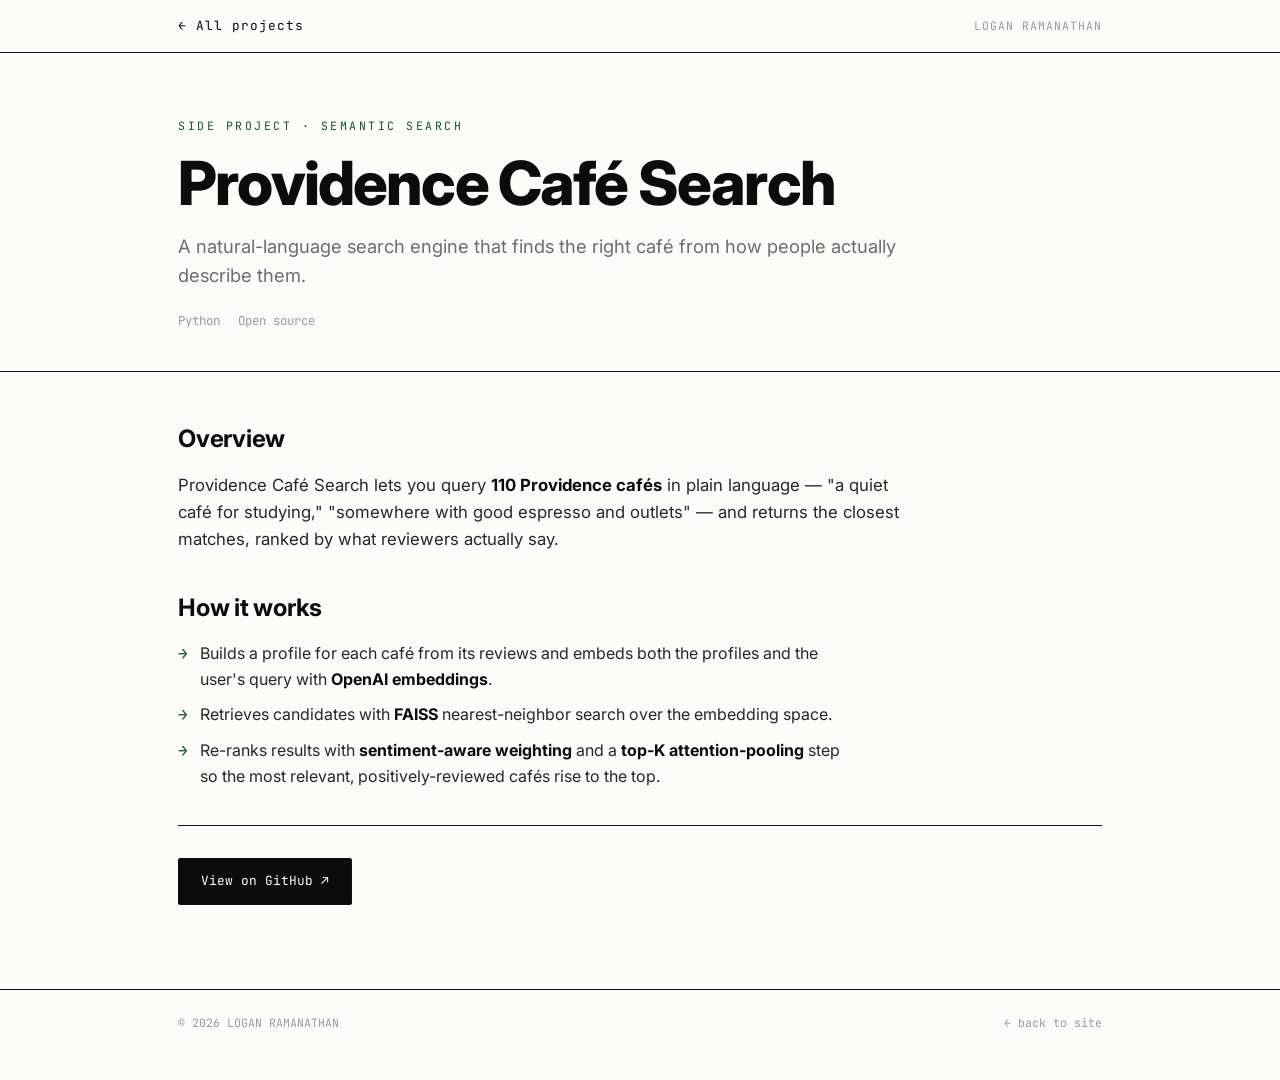
==== projects/cafe-search.html @ e1b79797 "Personal site: portfolio, projects, and detail pages" ====
<!DOCTYPE html>
<html lang="en">
<head>
<meta charset="UTF-8" />
<meta name="viewport" content="width=device-width, initial-scale=1.0" />
<title>Providence Café Search — Logan Ramanathan</title>
<link rel="icon" href="../favicon.svg" type="image/svg+xml" />
<link rel="preconnect" href="https://fonts.googleapis.com" /><link rel="preconnect" href="https://fonts.gstatic.com" crossorigin />
<link href="https://fonts.googleapis.com/css2?family=Inter:wght@400;500;600;700;800;900&family=JetBrains+Mono:wght@400;500;700&display=swap" rel="stylesheet" />
<link rel="stylesheet" href="project.css" />
</head>
<body>
<header class="topbar"><div class="wrap"><a class="back" href="../index.html#work">← All projects</a><span class="who">LOGAN RAMANATHAN</span></div></header>

<section class="hero"><div class="wrap">
  <p class="kicker">Side project · Semantic search</p>
  <h1>Providence Café Search</h1>
  <p class="sub">A natural-language search engine that finds the right café from how people actually describe them.</p>
  <div class="meta"><span>Python</span><span>Open source</span></div>
</div></section>

<section class="body"><div class="wrap">
  <h2>Overview</h2>
  <p>Providence Café Search lets you query <strong>110 Providence cafés</strong> in plain language — "a quiet café for studying," "somewhere with good espresso and outlets" — and returns the closest matches, ranked by what reviewers actually say.</p>

  <h2>How it works</h2>
  <ul>
    <li>Builds a profile for each café from its reviews and embeds both the profiles and the user's query with <strong>OpenAI embeddings</strong>.</li>
    <li>Retrieves candidates with <strong>FAISS</strong> nearest-neighbor search over the embedding space.</li>
    <li>Re-ranks results with <strong>sentiment-aware weighting</strong> and a <strong>top-K attention-pooling</strong> step so the most relevant, positively-reviewed cafés rise to the top.</li>
  </ul>

  <div class="links">
    <a class="lbtn primary" href="https://github.com/logan-ramanathan/Providence-Cafe-Search" target="_blank">View on GitHub ↗</a>
  </div>
</div></section>

<footer><div class="wrap"><span>© 2026 LOGAN RAMANATHAN</span><span><a href="../index.html">← back to site</a></span></div></footer>
</body>
</html>
---- projects/project.css ----
:root{
  --bg:#fbfbf9;--ink:#0c0c0d;--muted:#6c6c70;--faint:#9a9a9e;
  --rule:#e4e4df;--rule-strong:#111113;--accent:#1f4d3a;--max:980px;
  --display:"Inter","Helvetica Neue",Arial,sans-serif;
  --mono:"JetBrains Mono",ui-monospace,monospace;
  --body:"Inter","Helvetica Neue",Arial,sans-serif;
}
*{box-sizing:border-box;margin:0;padding:0}
html{scroll-behavior:smooth}
body{font-family:var(--body);background:var(--bg);color:var(--ink);line-height:1.6;-webkit-font-smoothing:antialiased}
a{color:inherit;text-decoration:none}
.wrap{max-width:var(--max);margin:0 auto;padding:0 28px}

.topbar{border-bottom:1.5px solid var(--rule-strong);position:sticky;top:0;z-index:20;background:rgba(251,251,249,0.92);backdrop-filter:blur(8px)}
.topbar .wrap{display:flex;align-items:center;justify-content:space-between;padding:16px 28px}
.back{font-family:var(--mono);font-size:0.8rem;letter-spacing:1px;display:inline-flex;align-items:center;gap:8px}
.back:hover{color:var(--accent)}
.topbar .who{font-family:var(--mono);font-size:0.72rem;color:var(--faint);letter-spacing:1px}

.hero{padding:64px 0 40px;border-bottom:1.5px solid var(--rule-strong)}
.kicker{font-family:var(--mono);font-size:0.72rem;letter-spacing:2.5px;text-transform:uppercase;color:var(--accent);margin-bottom:16px}
h1{font-family:var(--display);font-weight:800;font-size:clamp(2.2rem,6vw,3.8rem);letter-spacing:-0.03em;line-height:1.02}
.sub{font-size:1.15rem;color:var(--muted);margin-top:18px;max-width:60ch}
.meta{font-family:var(--mono);font-size:0.78rem;color:var(--faint);margin-top:20px;display:flex;flex-wrap:wrap;gap:6px 18px}

.fig{border:1.5px solid var(--rule-strong);overflow:hidden;margin:40px 0;background:#efefea}
.fig img{width:100%;display:block}
.fig.contain{background:#fff}
.fig.contain img{object-fit:contain}
.figcap{font-family:var(--mono);font-size:0.72rem;color:var(--faint);margin-top:10px;letter-spacing:0.5px}
.gallery{display:grid;grid-template-columns:1fr 1fr;gap:14px;margin:40px 0}
.gallery a{border:1.5px solid var(--rule-strong);overflow:hidden;aspect-ratio:4/3;background:#efefea;display:block}
.gallery a.tall{grid-row:span 2;aspect-ratio:auto}
.gallery img{width:100%;height:100%;object-fit:cover;display:block;transition:transform .3s}
.gallery a:hover img{transform:scale(1.04)}
@media(max-width:640px){.gallery{grid-template-columns:1fr}.gallery a.tall{grid-row:auto}}

.body{padding:48px 0 20px}
.body h2{font-family:var(--display);font-weight:700;font-size:1.5rem;letter-spacing:-0.01em;margin:36px 0 14px}
.body h2:first-child{margin-top:0}
.body p{color:#27272b;font-size:1.05rem;margin-bottom:16px;max-width:68ch}
.body strong{font-weight:700;color:var(--ink)}
.body ul{list-style:none;margin:8px 0 18px;max-width:68ch}
.body li{position:relative;padding-left:22px;margin-bottom:10px;color:#27272b}
.body li::before{content:"→";position:absolute;left:0;color:var(--accent);font-family:var(--mono)}
.body sub,.body sup{font-size:0.7em}

.links{border-top:1.5px solid var(--rule-strong);padding:32px 0 0;margin-top:36px;display:flex;flex-wrap:wrap;gap:14px}
.lbtn{font-family:var(--mono);font-size:0.8rem;border:1.5px solid var(--rule-strong);padding:12px 22px;border-radius:2px;transition:background .15s,color .15s}
.lbtn:hover{background:var(--ink);color:var(--bg)}
.lbtn.primary{background:var(--ink);color:var(--bg)}
.lbtn.primary:hover{background:var(--accent);border-color:var(--accent)}

footer{border-top:1.5px solid var(--rule-strong);margin-top:64px;padding:24px 0 48px}
footer .wrap{display:flex;flex-wrap:wrap;justify-content:space-between;gap:8px;font-family:var(--mono);font-size:0.72rem;color:var(--faint)}
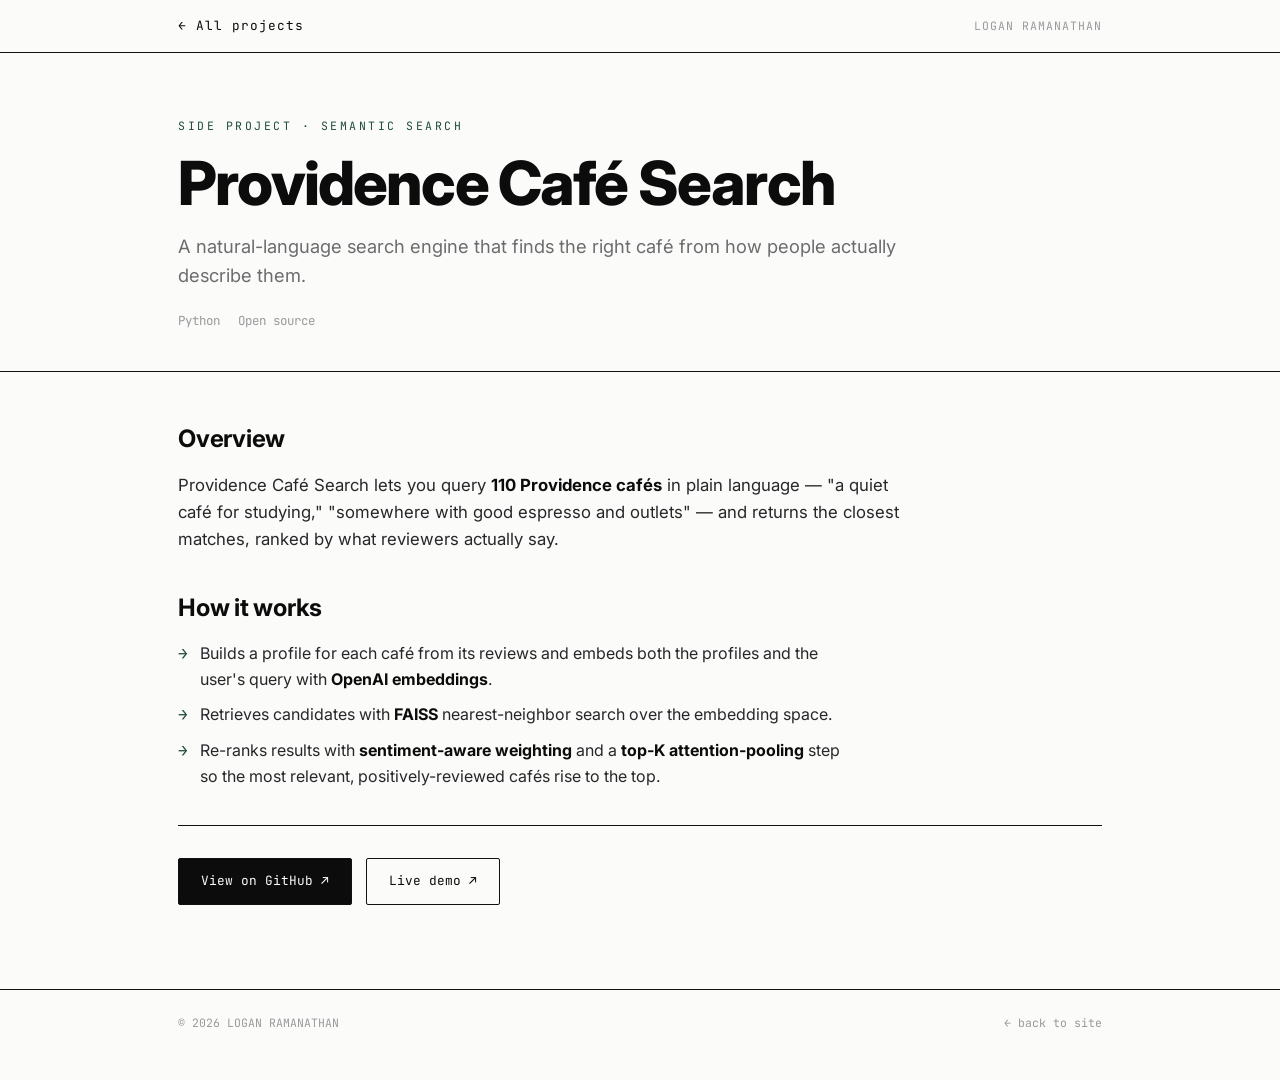
==== commit 599963be: "Update bio, experience, and project copy" ====
--- a/projects/cafe-search.html
+++ b/projects/cafe-search.html
@@ -32,6 +32,7 @@
 
   <div class="links">
     <a class="lbtn primary" href="https://github.com/logan-ramanathan/Providence-Cafe-Search" target="_blank">View on GitHub ↗</a>
+    <a class="lbtn" href="https://cafe-search-teal.vercel.app/" target="_blank">Live demo ↗</a>
   </div>
 </div></section>
 
